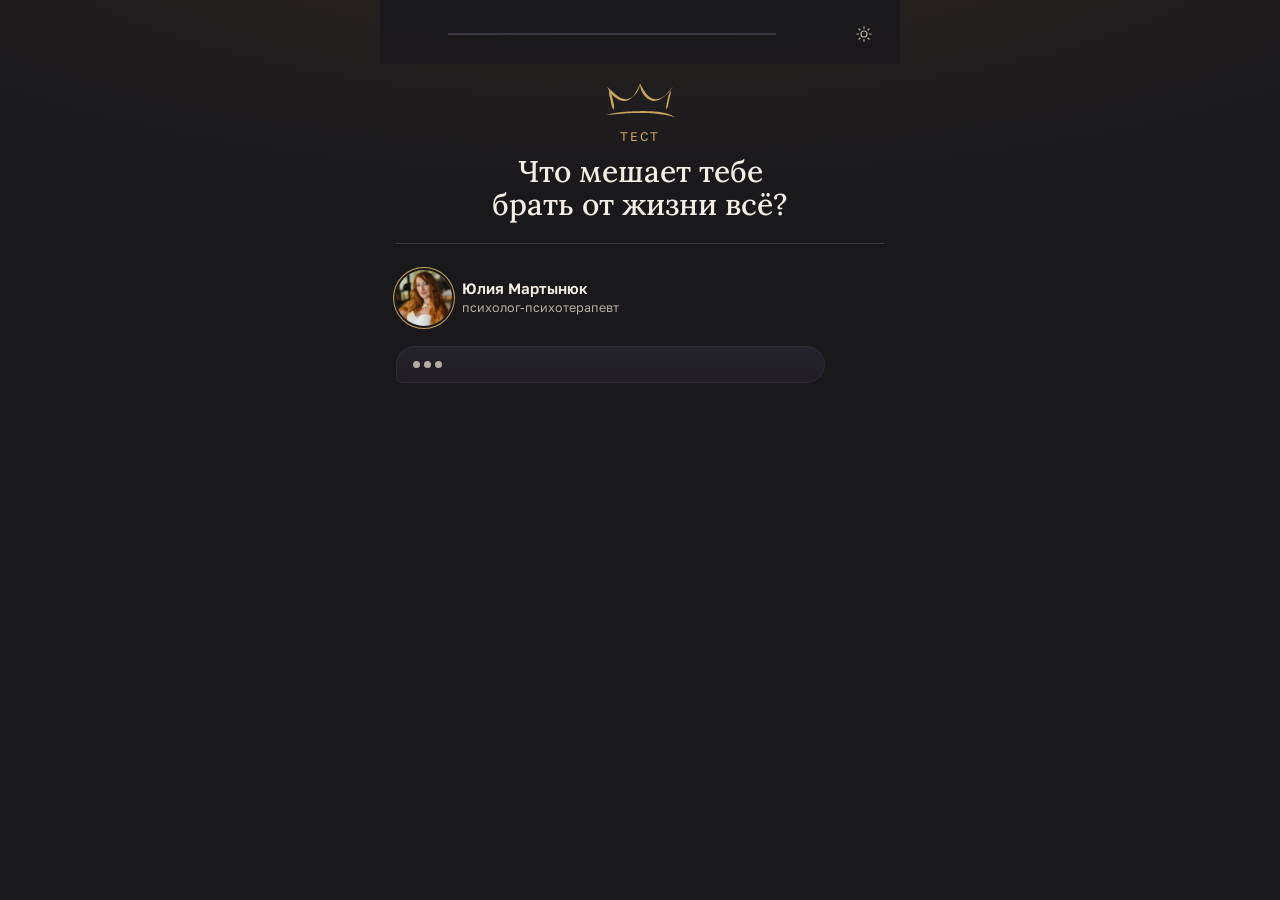
==== index.html @ 62829267 "Тёмная «Изумруд»: буквы ответов зелёные в белых кружках Co-Authored-By: Claude Opus 5.5 <noreply@ant" ====
<!doctype html>
<html lang="ru">
<head>
<meta charset="utf-8">
<meta name="viewport" content="width=device-width, initial-scale=1, viewport-fit=cover">
<title>Тест — Юлия Мартынюк</title>
<meta name="robots" content="noindex">
<meta name="theme-color" content="#19181b">
<link rel="preconnect" href="https://fonts.googleapis.com">
<link rel="preconnect" href="https://fonts.gstatic.com" crossorigin>
<link rel="stylesheet" href="https://fonts.googleapis.com/css2?family=Golos+Text:wght@400;600;700&family=Lora:ital,wght@0,500;0,600;1,500&display=swap">
<link rel="stylesheet" href="quiz.css?v=20261112-11">
</head>
<body>
<main id="app" class="app" aria-live="polite"></main>
<script src="config.js?v=20261112-11"></script>
<script src="illus.js?v=20261112-11"></script>
<script src="quiz.js?v=20261112-11"></script>
</body>
</html>
---- quiz.css ----
/* Квиз «Что мешает тебе брать от жизни всё?»
   Фирменный стиль Юлии: графит, золото, Lora. Один тёмный вид по выбору.
   Раскладка: одна колонка-переписка до 520 px, ответы внизу под большой палец. */
:root {
  --bg: #19181b;          /* графит с тёплым оттенком */
  --surface: #232126;     /* пузыри Юлии, карточки */
  --surface-2: #2c2a30;   /* наведение, выбранная карточка */
  --line: #3a3740;
  --ink: #f3eee6;         /* тёплый белый */
  --ink-2: #b4ada3;       /* второстепенный текст */
  --gold: #c9a45c;
  --gold-soft: rgba(201, 164, 92, 0.14);
  --gold-ink: #1b1710;    /* текст на золотой кнопке */
  --font-display: "Lora", Georgia, "Times New Roman", serif;
  --font-body: "Golos Text", -apple-system, "Segoe UI", Roboto, Arial, sans-serif;
  --r: 18px;
  color-scheme: dark;
}
* { box-sizing: border-box; }
html, body { height: 100%; }
body {
  margin: 0;
  background: var(--bg);
  color: var(--ink);
  font-family: var(--font-body);
  font-size: 16px;
  line-height: 1.45;
  -webkit-font-smoothing: antialiased;
}
button { font: inherit; color: inherit; }
:focus-visible { outline: 2px solid var(--gold); outline-offset: 2px; }

.app {
  max-width: 520px;
  margin: 0 auto;
  min-height: 100%;
  display: flex;
  flex-direction: column;
  padding-left: max(16px, env(safe-area-inset-left, 0px));
  padding-right: max(16px, env(safe-area-inset-right, 0px));
  padding-block: 0 24px;
}

.draft {
  margin: 10px 0 0;
  padding: 6px 12px;
  border: 1px dashed var(--gold);
  border-radius: 10px;
  color: var(--gold);
  font-size: 12.5px;
  letter-spacing: 0.02em;
}

/* Верхняя полоса: назад, прогресс, счётчик */
.top {
  position: relative;
  z-index: 5;
  background: var(--bg);
  display: grid;
  grid-template-columns: 40px 1fr auto 40px;
  align-items: center;
  gap: 12px;
  padding-block: 14px 10px;
}
.back {
  width: 40px; height: 40px;
  border: 1px solid var(--line);
  border-radius: 50%;
  background: transparent;
  cursor: pointer;
  display: grid; place-items: center;
}
.back:disabled { visibility: hidden; }
.bar { height: 4px; background: var(--line); border-radius: 4px; overflow: hidden; }
.bar > i { display: block; height: 100%; width: 0; background: var(--gold); border-radius: 4px; transition: width .4s ease; }
.count { font-size: 13px; color: var(--ink-2); font-variant-numeric: tabular-nums; min-width: 44px; text-align: right; }

/* Переписка */
.chat { flex: 1; display: flex; flex-direction: column; gap: 10px; padding-top: 8px; }
.who { display: flex; align-items: center; gap: 10px; margin-bottom: 4px; }
.avatar {
  width: 40px; height: 40px; border-radius: 50%;
  background: var(--gold-soft); border: 1px solid var(--gold);
  color: var(--gold); font-family: var(--font-display); font-weight: 600; font-size: 15px;
  display: grid; place-items: center; overflow: hidden; flex: none;
}
.avatar img { width: 100%; height: 100%; object-fit: cover; }
.who b { display: block; font-weight: 600; font-size: 15px; }
.who span { display: block; font-size: 12.5px; color: var(--ink-2); }

.msg {
  max-width: 88%;
  padding: 12px 16px;
  border-radius: var(--r) var(--r) var(--r) 6px;
  background: var(--surface);
  animation: rise .35s ease both;
}
.msg.q { font-family: var(--font-display); font-size: 21px; line-height: 1.32; padding: 16px 18px; text-wrap: balance; }
.msg.me {
  align-self: flex-end;
  border-radius: var(--r) var(--r) 6px var(--r);
  background: var(--gold-soft);
  border: 1px solid var(--gold);
}
.typing { display: inline-flex; gap: 4px; padding: 14px 16px; }
.typing i { width: 7px; height: 7px; border-radius: 50%; background: var(--ink-2); animation: blink 1s infinite; }
.typing i:nth-child(2) { animation-delay: .15s; }
.typing i:nth-child(3) { animation-delay: .3s; }

/* Ответы */
.answers { display: grid; gap: 10px; padding-top: 18px; }
.opt {
  text-align: left;
  min-height: 56px;
  padding: 14px 16px;
  border: 1px solid var(--line);
  border-radius: 14px;
  background: transparent;
  cursor: pointer;
  line-height: 1.35;
  transition: border-color .15s, background .15s, transform .15s;
  animation: rise .3s ease both;
}
@media (hover: hover) { .opt:hover { border-color: var(--ink-2); background: var(--surface); } }
.opt.on { border-color: var(--gold); background: var(--gold-soft); transform: scale(1.01); }
.answers.locked .opt:not(.on) { opacity: .35; }

.btn {
  display: flex; align-items: center; justify-content: center; gap: 8px;
  width: 100%; min-height: 56px; padding: 14px 20px;
  border: 0; border-radius: 28px;
  background: var(--gold); color: var(--gold-ink);
  font-weight: 600; font-size: 17px; letter-spacing: .01em;
  text-decoration: none; cursor: pointer;
  box-shadow: 0 6px 24px rgba(201, 164, 92, .25);
}
.btn.ghost { background: transparent; color: var(--ink); border: 1px solid var(--line); box-shadow: none; }
.link { background: none; border: 0; color: var(--ink-2); text-decoration: underline; cursor: pointer; padding: 8px; font-size: 14px; }

/* Подсчёт */
.calc { flex: 1; display: grid; place-content: center; justify-items: center; gap: 18px; text-align: center; min-height: 60vh; }
.crown { width: 132px; color: var(--gold); }
.crown svg { display: block; width: 100%; height: auto; }
.crown mask path { fill: none; stroke: #fff; stroke-width: 9; stroke-linecap: round; stroke-dasharray: 1; stroke-dashoffset: 1; animation: draw .45s cubic-bezier(.5, 0, .3, 1) forwards; animation-delay: calc(var(--i) * .3s); }
@keyframes draw { to { stroke-dashoffset: 0; } }
.calc p { font-family: var(--font-display); font-size: 20px; margin: 0; }

/* Результат */
.res { display: flex; flex-direction: column; gap: 22px; padding-top: 8px; }
.eyebrow { font-size: 12.5px; letter-spacing: .14em; text-transform: uppercase; color: var(--gold); margin: 0; }
.res h1 { font-family: var(--font-display); font-weight: 600; font-size: clamp(30px, 8vw, 40px); line-height: 1.1; margin: 6px 0 0; text-wrap: balance; }
.res h1 em { font-style: italic; color: var(--gold); }
.profile { display: grid; gap: 12px; padding: 16px; border: 1px solid var(--line); border-radius: var(--r); }
.prow { display: grid; grid-template-columns: 1fr auto; gap: 6px 10px; font-size: 14.5px; }
.prow .pbar { grid-column: 1 / -1; height: 8px; border-radius: 8px; background: var(--line); overflow: hidden; }
.prow .pbar i { display: block; height: 100%; width: 0; background: var(--ink-2); border-radius: 8px; transition: width .9s cubic-bezier(.2,.8,.2,1); }
.prow.lead { color: var(--ink); font-weight: 600; }
.prow.lead .pbar i { background: var(--gold); }
.prow:not(.lead) { color: var(--ink-2); }
.prow .n { font-variant-numeric: tabular-nums; }
.rtext { display: flex; flex-direction: column; gap: 14px; font-size: 16.5px; }
.rtext p { margin: 0; }
.rtext .strategy { font-family: var(--font-display); font-size: 20px; line-height: 1.35; }
.rtext h3 { margin: 12px 0 0; font-size: 13px; letter-spacing: .1em; text-transform: uppercase; color: var(--gold); font-weight: 600; }
.life { margin: 0; padding: 0; list-style: none; display: grid; gap: 12px; }
.life li { padding-left: 16px; border-left: 2px solid var(--line); }
.life b { font-weight: 600; }
.change { padding: 16px; border: 1px solid var(--gold); background: var(--gold-soft); border-radius: var(--r); margin-top: 6px; }
.change small { display: block; font-size: 12.5px; letter-spacing: .1em; text-transform: uppercase; color: var(--gold); margin-bottom: 6px; }
.change p { font-size: 17px; }

/* Перед результатами */
.before { display: grid; gap: 12px; max-width: 440px; }
.before p { margin: 0; color: var(--ink-2); font-size: 15.5px; }
.before p:first-child { color: var(--ink); font-family: var(--font-display); font-size: 19px; }
.before .btn { margin-top: 10px; }
.crown.done mask path { animation: none; stroke-dashoffset: 0; }

/* Последний экран: лекция */
.final { display: flex; flex-direction: column; gap: 18px; padding-top: 28px; }
.final .crown { align-self: center; width: 110px; }
.final .ftext { margin: 0; font-size: 18px; text-align: center; }
.final h2 { font-family: var(--font-display); font-style: italic; font-weight: 600; font-size: clamp(26px, 7vw, 32px); line-height: 1.15; margin: 0 0 6px; text-align: center; color: var(--gold); text-wrap: balance; }

/* Вопрос: сцена с заголовком, буквы у ответов, пометка под кнопкой */
.msg .qt { display: block; font-family: var(--font-display); font-size: 18px; color: var(--gold); margin-bottom: 6px; }
.msg.scene { font-size: 16px; }
.opt { display: flex; gap: 12px; align-items: flex-start; }
.opt .lt { flex: none; width: 26px; height: 26px; border-radius: 50%; border: 1px solid var(--line); display: grid; place-items: center; font-size: 13px; font-weight: 600; color: var(--gold); margin-top: -1px; }
.opt.on .lt { border-color: var(--gold); }
.note { margin: 4px 0 0; font-size: 11px; line-height: 1.4; color: var(--ink-2); opacity: .85; }
.direct { display: grid; gap: 12px; padding: 16px; border: 1px solid var(--line); border-radius: var(--r); }
.direct p { font-size: 15.5px; }
.word { color: var(--gold); font-weight: 700; letter-spacing: .06em; }
.restart { text-align: center; }

.sticky {
  position: fixed; left: 0; right: 0; bottom: 0; z-index: 6;
  padding: 12px max(16px, env(safe-area-inset-right, 0px)) calc(12px + env(safe-area-inset-bottom, 0px)) max(16px, env(safe-area-inset-left, 0px));
  background: linear-gradient(to top, var(--bg) 70%, rgba(25, 24, 27, 0));
}
.sticky .btn { max-width: 488px; margin: 0 auto; }

/* Баннер cookies */
.consent {
  position: fixed; left: 0; right: 0; bottom: 0; z-index: 20;
  padding: 16px max(16px, env(safe-area-inset-right, 0px)) calc(16px + env(safe-area-inset-bottom, 0px)) max(16px, env(safe-area-inset-left, 0px));
  background: var(--surface); border-top: 1px solid var(--line);
}
.consent > div { max-width: 488px; margin: 0 auto; display: grid; gap: 12px; }
.consent p { margin: 0; font-size: 14px; color: var(--ink-2); }
.consent a { color: var(--ink); }
.consent .row { display: grid; grid-template-columns: 1fr 1fr; gap: 10px; }
.consent .btn { min-height: 48px; font-size: 15px; box-shadow: none; }
.consent .btn.ghost { color: var(--ink); }

/* переход между вопросами: экран мягко въезжает сбоку */
.chat.step { animation: step .3s cubic-bezier(.2, .7, .2, 1) both; }
.chat.leave { opacity: 0; transform: translateX(-20px); transition: opacity .17s ease, transform .17s ease; }
.chat.step.from-left { animation-name: step-back; }
@keyframes step { from { opacity: 0; transform: translateX(28px); } to { opacity: 1; transform: none; } }
@keyframes step-back { from { opacity: 0; transform: translateX(-28px); } to { opacity: 1; transform: none; } }
@keyframes rise { from { opacity: 0; transform: translateY(8px); } to { opacity: 1; transform: none; } }
@keyframes blink { 0%, 100% { opacity: .25; } 50% { opacity: 1; } }
@media (prefers-reduced-motion: reduce) {
  *, *::before, *::after { animation: none !important; transition: none !important; }
  .crown mask path { stroke-dashoffset: 0; }
}
@media (max-width: 380px) {
  .msg.q { font-size: 19px; }
}

.sheet {
  position: fixed; inset: 0; z-index: 30; background: var(--bg);
  display: grid; place-items: center; overflow-y: auto;
  padding: calc(16px + env(safe-area-inset-top, 0px)) max(16px, env(safe-area-inset-right, 0px)) calc(16px + env(safe-area-inset-bottom, 0px)) max(16px, env(safe-area-inset-left, 0px));
}
.sheet > div { width: 100%; max-width: 360px; display: grid; gap: 14px; text-align: center; }
.sheet img { width: 100%; border-radius: 14px; border: 1px solid var(--line); }
.sheet p { margin: 0; color: var(--ink-2); font-size: 14px; }

/* =====================================================================
   Оформление. data-layout="journal" — журнальная вёрстка.
   data-palette: dark (графит, по умолчанию) или light (слоновая кость),
   переключается кнопкой вверху. По умолчанию — theme в config.js.
   ===================================================================== */
.cover { display: none; }

/* --- общая полировка тёмной палитры --- */
html[data-palette="dark"] body {
  background:
    radial-gradient(120% 55% at 50% -12%, rgba(201, 164, 92, .11), transparent 62%),
    var(--bg);
  background-attachment: fixed;
}
html[data-palette="dark"] .top { background: rgba(25, 24, 27, .78); -webkit-backdrop-filter: blur(12px); backdrop-filter: blur(12px); }
html[data-palette="dark"] .btn:not(.ghost) { background: linear-gradient(135deg, #dcbd7a 0%, #c9a45c 45%, #b08843 100%); box-shadow: 0 8px 28px rgba(201, 164, 92, .18); }

/* --- светлая палитра: слоновая кость, графит, приглушённое золото --- */
html[data-palette="light"] {
  --bg: #f6f1e9;
  --surface: #fffdf9;
  --surface-2: #efe7da;
  --line: #e2d8c8;
  --ink: #26221e;
  --ink-2: #70675c;
  --gold: #a47c37;
  --gold-soft: rgba(164, 124, 55, .09);
  --gold-ink: #fbf7f0;
  color-scheme: light;
}
html[data-palette="light"] body {
  background:
    radial-gradient(120% 55% at 50% -12%, rgba(164, 124, 55, .10), transparent 62%),
    var(--bg);
  background-attachment: fixed;
}
html[data-palette="light"] .top { background: rgba(246, 241, 233, .82); -webkit-backdrop-filter: blur(12px); backdrop-filter: blur(12px); }
html[data-palette="light"] .btn:not(.ghost) { background: var(--ink); color: var(--bg); box-shadow: none; }
html[data-palette="light"] .btn.ghost { border-color: var(--ink); color: var(--ink); }
html[data-palette="light"] .change { background: #fffaf0; }

/* --- журнальная вёрстка --- */
html[data-layout="journal"] { --r: 3px; }
html[data-layout="journal"] .back { border: 0; }
html[data-layout="journal"] .bar { height: 2px; border-radius: 0; }
html[data-layout="journal"] .bar > i { border-radius: 0; }
html[data-layout="journal"] .chat:not(.intro) .who { display: none; }
html[data-layout="journal"] .msg { background: none; border: 0; padding: 0; border-radius: 0; max-width: 100%; }
html[data-layout="journal"] .msg.me { display: none; }
html[data-layout="journal"] .typing { padding: 8px 0; }
html[data-layout="journal"] .msg[data-n]::before {
  content: attr(data-n); display: block; margin: 10px 0 16px;
  font-family: var(--font-display); font-style: italic; font-size: 15px; letter-spacing: .1em; color: var(--gold);
}
html[data-layout="journal"] .msg .qt { font-size: 31px; line-height: 1.12; font-weight: 500; color: var(--ink); margin-bottom: 16px; text-wrap: balance; }
html[data-layout="journal"] .msg.scene { color: var(--ink-2); font-size: 16.5px; line-height: 1.6; }
html[data-layout="journal"] .msg.q { font-style: italic; font-size: 21px; color: var(--ink); margin-top: 8px; padding-top: 18px; border-top: 1px solid var(--line); }
html[data-layout="journal"] .answers { gap: 0; padding-top: 22px; }
html[data-layout="journal"] .opt { border: 0; border-top: 1px solid var(--line); border-radius: 0; padding: 18px 4px; min-height: 0; background: none; }
html[data-layout="journal"] .opt:last-child { border-bottom: 1px solid var(--line); }
html[data-layout="journal"] .opt .lt { border: 0; width: auto; min-width: 18px; height: auto; display: block; margin: 0; font-family: var(--font-display); font-style: italic; font-weight: 500; font-size: 19px; line-height: 1.2; }
@media (hover: hover) { html[data-layout="journal"] .opt:hover { background: none; color: var(--gold); } }
html[data-layout="journal"] .opt.on { background: var(--gold-soft); transform: none; }
html[data-layout="journal"] .answers .btn { margin-top: 6px; }
html[data-layout="journal"] .btn { border-radius: 2px; text-transform: uppercase; letter-spacing: .16em; font-size: 13.5px; min-height: 56px; }
html[data-layout="journal"] .btn.ghost { border-color: var(--gold); color: var(--gold); }
html[data-palette="light"][data-layout="journal"] .btn.ghost { border-color: var(--ink); color: var(--ink); }
html[data-layout="journal"] .link { text-transform: uppercase; letter-spacing: .14em; font-size: 12px; text-decoration: none; border-bottom: 1px solid var(--line); padding: 4px 0; align-self: center; }

/* обложка теста */
html[data-layout="journal"] .cover { display: grid; justify-items: center; text-align: center; gap: 10px; padding: 26px 0 30px; margin-bottom: 18px; border-bottom: 1px solid var(--line); }
html[data-layout="journal"] .cover .crown { width: 96px; }
html[data-layout="journal"] .cover h1 { margin: 0; font-family: var(--font-display); font-weight: 500; font-size: clamp(32px, 9vw, 40px); line-height: 1.1; text-wrap: balance; }
html[data-layout="journal"] .intro .who { margin-bottom: 10px; }
html[data-layout="journal"] .intro .avatar { width: 52px; height: 52px; font-size: 17px; }
html[data-layout="journal"] .intro .msg { font-size: 17px; line-height: 1.55; color: var(--ink); }
html[data-layout="journal"] .intro .who + .msg { font-family: var(--font-display); font-style: italic; font-size: 22px; line-height: 1.3; }

/* результат и финал */
html[data-layout="journal"] .res h1 { font-weight: 500; font-size: clamp(34px, 9.5vw, 44px); }
html[data-layout="journal"] .profile { border: 0; border-block: 1px solid var(--line); border-radius: 0; padding: 18px 0; }
html[data-layout="journal"] .rtext .strategy { font-style: italic; padding-left: 16px; border-left: 2px solid var(--gold); }
html[data-layout="journal"] .life li { border-left-color: var(--gold); }
html[data-layout="journal"] .change { background: none; }
html[data-palette="light"] .change { background: #fffaf0; }
html[data-layout="journal"] .direct { background: none; }
html[data-layout="journal"] .final h2 { font-weight: 500; }

/* верхняя полоса во всю ширину, без «плашки» по краям */
html[data-palette] .top {
  margin-inline: calc(-1 * max(16px, env(safe-area-inset-left, 0px)));
  padding-inline: max(16px, env(safe-area-inset-left, 0px));
}
html[data-palette] .top { background: transparent; -webkit-backdrop-filter: none; backdrop-filter: none; }
html[data-palette] .top::before { content: ""; position: absolute; inset: 0; z-index: -1; background: var(--bg); opacity: .86; }

/* кнопка смены темы */
.theme { width: 40px; height: 40px; border: 0; border-radius: 50%; background: transparent; color: var(--ink-2); cursor: pointer; display: grid; place-items: center; }
@media (hover: hover) { .theme:hover { color: var(--gold); } }

/* первый экран: шапка поменьше, сообщения Юлии пузырями с «печатает…» */
html[data-layout="journal"] .cover { gap: 8px; padding: 10px 0 22px; margin-bottom: 16px; }
html[data-layout="journal"] .cover .crown { width: 72px; }
html[data-layout="journal"] .cover h1 { font-size: clamp(25px, 7vw, 30px); }
html[data-layout="journal"] .intro .who + .msg { font-family: var(--font-body); font-style: normal; font-size: 16px; line-height: 1.45; }
html[data-layout="journal"] .intro .msg {
  max-width: 88%; padding: 12px 16px; font-size: 16px; line-height: 1.45;
  background: var(--surface); border: 1px solid var(--line);
  border-radius: 20px 20px 20px 6px;
}
html[data-palette="dark"][data-layout="journal"] .intro .msg { background: linear-gradient(180deg, #25232a, #201e24); border-color: rgba(255, 255, 255, .05); }
html[data-layout="journal"] .intro .typing { padding: 14px 16px; }
html[data-palette="light"] .intro .msg { box-shadow: 0 1px 2px rgba(38, 34, 30, .04); }

/* мелкие ссылки внизу последнего экрана: «Поделиться в сторис», «Пройти заново» */
.links { display: flex; justify-content: center; flex-wrap: wrap; gap: 4px 24px; }
html[data-layout="journal"] .links .link { align-self: auto; }

/* фото Юлии в круглой рамке */
.avatar:has(img) { background: none; border: 0; box-shadow: 0 0 0 2px var(--bg), 0 0 0 3px var(--gold); }
html[data-layout="journal"] .intro .avatar { width: 56px; height: 56px; }

/* перенос строки в тексте (Enter в редакторе) */
.msg, .note, .before p, .rtext p, .final .ftext { white-space: pre-line; }

/* ---------- первый экран с большим фото (introStyle: "photo") ---------- */
.app.has-hero .top { position: absolute; left: 0; right: 0; margin: 0; z-index: 6; }
.app.has-hero .top::before { display: none; }
.app.has-hero .top .back, .app.has-hero .top .bar, .app.has-hero .top .count { visibility: hidden; }
.app.has-hero { position: relative; }
.app.has-hero .theme { color: #f3eee6; background: rgba(0, 0, 0, .28); }
.chat.hero { padding-top: 0; gap: 0; }
.hero-img {
  position: relative;
  margin-inline: calc(-1 * max(16px, env(safe-area-inset-left, 0px)));
  height: min(64vh, 560px);
  overflow: hidden;
  animation: heroIn .9s ease both;
}
.hero-img img { width: 100%; height: 100%; object-fit: cover; object-position: 50% 18%; display: block; }
.hero-img::after { content: ""; position: absolute; inset: 0; background: linear-gradient(180deg, rgba(0,0,0,.22) 0%, transparent 22%, transparent 48%, var(--bg) 98%); }
.hero-head { position: relative; margin-top: -120px; display: grid; justify-items: center; text-align: center; gap: 8px; animation: rise .6s .15s ease both; }
.hero-head .crown { width: 64px; color: var(--gold); }
.hero-head h1 { margin: 0; font-family: var(--font-display); font-weight: 500; font-size: clamp(30px, 8.6vw, 38px); line-height: 1.1; text-wrap: balance; }
.byline { margin: 14px 0 0; text-align: center; font-size: 13px; color: var(--ink-2); animation: rise .6s .2s ease both; }
.byline b { color: var(--ink); font-weight: 600; }
.hero-text { margin-top: 22px; padding-top: 20px; border-top: 1px solid var(--line); }
.hero-text p { margin: 0 0 12px; font-size: 16.5px; line-height: 1.55; white-space: pre-line; animation: rise .5s ease both; }
.hero-text p:first-child { font-family: var(--font-display); font-style: italic; font-size: 20px; line-height: 1.35; }
.chat.hero .answers { padding-top: 10px; }
@keyframes heroIn { from { opacity: 0; transform: scale(1.04); } to { opacity: 1; transform: none; } }

/* =====================================================================
   Варианты оформления в стиле материалов Юлии (skin в config.js или ?skin=)
   ===================================================================== */
html[data-no-toggle] .theme { visibility: hidden; }
html[data-skin="sky"] { font-variant-numeric: lining-nums; }
html[data-skin] body { background: var(--bg); }
html[data-skin] .btn.ghost { background: transparent; }

/* ---------- «Пудра»: пудрово-бежевый, сливовые акценты, заголовки антиквой ---------- */
html[data-skin="powder"] {
  --bg: #f5f1ee;
  --surface: #fdfbfa;
  --surface-2: #f3e8e6;
  --line: #e7dcd8;
  --ink: #3b3436;
  --ink-2: #6f6568;
  --gold: #9c6a82;           /* слива */
  --gold-soft: rgba(156, 106, 130, .10);
  --gold-ink: #fff;
  --font-display: "Playfair Display", Georgia, serif;
  --font-body: "Open Sans", -apple-system, "Segoe UI", Roboto, Arial, sans-serif;
  color-scheme: light;
}
html[data-skin="powder"] body { background: linear-gradient(180deg, #f1e5e2 0, #f5f1ee 340px) no-repeat, var(--bg); }
html[data-skin="powder"] .top::before { background: #f1e5e2; opacity: 1; }
html[data-skin="powder"] .msg[data-n]::before { font-family: var(--font-body); font-style: normal; font-weight: 600; font-size: 13px; letter-spacing: .22em; color: var(--ink-2); text-align: center; content: "ВОПРОС  " attr(data-n); }
html[data-skin="powder"] .msg .qt { font-family: var(--font-display); font-weight: 700; text-transform: uppercase; font-size: 25px; line-height: 1.2; letter-spacing: .01em; text-align: center; }
html[data-skin="powder"] .msg.scene { text-align: center; color: var(--ink-2); }
html[data-skin="powder"] .msg.q { font-family: var(--font-display); font-style: italic; color: var(--gold); border-top: 0; text-align: center; font-size: 20px; }
html[data-skin="powder"] .answers { gap: 10px; }
html[data-skin="powder"] .opt { background: var(--surface); border: 0; border-radius: 14px; padding: 18px 18px; box-shadow: 0 1px 3px rgba(59, 52, 54, .06); color: var(--ink); }
html[data-skin="powder"] .opt:last-child { border-bottom: 0; }
html[data-skin="powder"] .opt .lt { font-family: var(--font-display); font-style: normal; font-weight: 400; color: var(--gold); font-size: 19px; }
@media (hover: hover) { html[data-skin="powder"] .opt:hover { background: #fff; color: var(--ink); box-shadow: 0 2px 10px rgba(156, 106, 130, .14); } }
html[data-skin="powder"] .opt.on { background: #f6eaee; box-shadow: inset 0 0 0 1px var(--gold); }
html[data-skin="powder"] .btn:not(.ghost) { background: var(--gold); color: #fff; border-radius: 12px; box-shadow: 0 6px 18px rgba(156, 106, 130, .22); letter-spacing: .14em; }
html[data-skin="powder"] .btn.ghost { border-color: var(--gold); color: var(--gold); border-radius: 12px; }
html[data-skin="powder"] .hero-head h1 { font-weight: 700; text-transform: uppercase; font-size: clamp(25px, 7.2vw, 32px); line-height: 1.18; }
html[data-skin="powder"] .hero-head .eyebrow, html[data-skin="powder"] .eyebrow { color: var(--ink-2); font-weight: 600; letter-spacing: .24em; }
html[data-skin="powder"] .hero-text { border-top: 0; background: var(--surface); border-radius: 16px; padding: 22px 20px 10px; margin-top: 20px; box-shadow: 0 1px 3px rgba(59, 52, 54, .05); }
html[data-skin="powder"] .hero-text p { text-align: center; color: var(--ink); font-size: 16px; }
html[data-skin="powder"] .hero-text p:first-child { font-family: var(--font-body); font-style: normal; font-weight: 600; color: var(--gold); font-size: 17px; }
html[data-skin="powder"] .hero-text p:last-child { font-family: var(--font-display); font-weight: 700; font-size: 19px; }
html[data-skin="powder"] .res h1 { font-weight: 700; text-transform: uppercase; font-size: clamp(26px, 7.4vw, 34px); line-height: 1.18; }
html[data-skin="powder"] .rtext .strategy { font-family: var(--font-display); font-style: italic; color: var(--gold); border-left-color: var(--gold); }
html[data-skin="powder"] .rtext h3 { color: var(--gold); letter-spacing: .18em; }
html[data-skin="powder"] .life li { background: var(--surface); border: 0; border-radius: 12px; padding: 14px 16px; box-shadow: 0 1px 3px rgba(59, 52, 54, .05); }
html[data-skin="powder"] .life b { color: var(--gold); }
html[data-skin="powder"] .change { background: var(--surface); border: 0; border-radius: 16px; box-shadow: 0 1px 3px rgba(59, 52, 54, .06); }
html[data-skin="powder"] .profile { border-color: var(--line); }
html[data-skin="powder"] .final h2 { font-style: normal; font-weight: 700; text-transform: uppercase; color: var(--ink); font-size: clamp(22px, 6.4vw, 28px); line-height: 1.2; }
html[data-skin="powder"] .final .ftext { font-family: var(--font-display); font-style: italic; color: var(--gold); }
html[data-skin] .before p { font-family: var(--font-body); font-size: 15.5px; line-height: 1.55; }
html[data-skin] .before p:first-child { font-family: var(--font-display); font-size: 20px; line-height: 1.35; }
html[data-skin="powder"] .before p:first-child { color: var(--gold); font-style: italic; }
html[data-skin="powder"] .avatar:has(img) { box-shadow: 0 0 0 2px var(--bg), 0 0 0 3px var(--gold); }

/* ---------- «Серо-голубой»: белый текст, крупные тонкие цифры, курсив ---------- */
html[data-skin="sky"] {
  --bg: #7a9cb3;
  --surface: rgba(255, 255, 255, .10);
  --surface-2: rgba(255, 255, 255, .16);
  --line: rgba(255, 255, 255, .32);
  --ink: #ffffff;
  --ink-2: rgba(255, 255, 255, .86);
  --gold: #ffffff;
  --gold-soft: rgba(255, 255, 255, .14);
  --gold-ink: #4f6f85;
  --font-display: "Cormorant Garamond", Georgia, serif;
  --font-body: "Montserrat", -apple-system, "Segoe UI", Roboto, Arial, sans-serif;
  color-scheme: dark;
}
html[data-skin="sky"] body { background: radial-gradient(120% 70% at 30% 0%, #86a8be 0%, #7a9cb3 55%, #7193aa 100%) fixed, var(--bg); font-weight: 400; }
html[data-skin="sky"] .msg[data-n]::before { content: attr(data-num); font-family: var(--font-display); font-style: normal; font-weight: 300; font-size: 76px; line-height: .9; letter-spacing: 0; margin: 4px 0 18px; color: #fff; }
html[data-skin="sky"] .msg .qt { font-family: var(--font-display); font-weight: 400; font-size: 36px; line-height: 1.08; }
html[data-skin="sky"] .msg.scene { color: var(--ink-2); font-weight: 400; font-size: 16px; line-height: 1.65; }
html[data-skin="sky"] .msg.q { font-family: var(--font-display); font-style: italic; font-weight: 400; font-size: 25px; border-top: 0; padding-top: 22px; position: relative; }
html[data-skin="sky"] .msg.q::before { content: ""; position: absolute; top: 0; left: 0; width: 64px; height: 1px; background: #fff; }
html[data-skin="sky"] .opt { color: #fff; border-top-color: var(--line); font-weight: 400; }
html[data-skin="sky"] .opt:last-child { border-bottom-color: var(--line); }
html[data-skin="sky"] .opt .lt { font-family: var(--font-display); font-style: normal; font-weight: 300; font-size: 30px; line-height: .9; min-width: 26px; color: #fff; }
@media (hover: hover) { html[data-skin="sky"] .opt:hover { color: #fff; background: rgba(255, 255, 255, .06); } }
html[data-skin="sky"] .opt.on { background: rgba(255, 255, 255, .16); }
html[data-skin="sky"] .btn:not(.ghost) { background: #fff; color: #4f6f85; border-radius: 2px; box-shadow: none; }
html[data-skin="sky"] .btn.ghost { border-color: #fff; color: #fff; }
html[data-skin="sky"] .bar > i { background: #fff; }
html[data-skin="sky"] .hero-head h1 { font-weight: 400; font-size: clamp(36px, 10vw, 44px); line-height: 1.05; }
html[data-skin="sky"] .hero-head .eyebrow, html[data-skin="sky"] .eyebrow { color: #fff; letter-spacing: .24em; font-weight: 400; }
html[data-skin="sky"] .hero-text { border-top: 0; position: relative; }
html[data-skin="sky"] .hero-text::before { content: ""; position: absolute; top: 0; left: 0; width: 64px; height: 1px; background: #fff; }
html[data-skin="sky"] .hero-text p { font-size: 16px; line-height: 1.65; }
html[data-skin="sky"] .hero-text p:first-child { font-size: 25px; font-weight: 400; line-height: 1.25; }
html[data-skin="sky"] .hero-text p:last-child { font-family: var(--font-display); font-style: italic; font-size: 23px; line-height: 1.3; }
html[data-skin="sky"] .note { color: rgba(255, 255, 255, .78); }
html[data-skin="sky"] .byline, html[data-skin="sky"] .byline b { color: #fff; }
html[data-skin="sky"] .res h1 { font-weight: 400; font-size: clamp(38px, 10.5vw, 48px); line-height: 1.04; }
html[data-skin="sky"] .rtext .strategy { font-family: var(--font-display); font-style: italic; font-size: 24px; border-left-color: #fff; }
html[data-skin="sky"] .rtext h3 { color: #fff; font-weight: 500; letter-spacing: .2em; }
html[data-skin="sky"] .life li { border-left-color: rgba(255, 255, 255, .6); }
html[data-skin="sky"] .change { border-color: rgba(255, 255, 255, .6); background: rgba(255, 255, 255, .08); }
html[data-skin="sky"] .final h2 { color: #fff; font-weight: 400; font-size: clamp(30px, 8.4vw, 38px); }
html[data-skin="sky"] .final .ftext { font-family: var(--font-display); font-style: italic; font-size: 22px; }
html[data-skin="sky"] .calc > p { font-size: 26px; }
html[data-skin="sky"] .before p:first-child { font-size: 25px; font-style: italic; }
html[data-skin="sky"] .before p { color: var(--ink-2); }
html[data-skin="sky"] .link { color: #fff; border-bottom-color: rgba(255, 255, 255, .5); }
html[data-skin="sky"] .crown { color: #fff; }
html[data-skin="sky"] .avatar:has(img) { box-shadow: 0 0 0 2px var(--bg), 0 0 0 3px #fff; }

/* ---------- «Пудра», тёмная пара: бордовый с пудровыми акцентами ---------- */
html[data-skin="powder"][data-mode="dark"] {
  --bg: #400f1c;
  --surface: #521827;
  --surface-2: #5f1f31;
  --line: rgba(255, 228, 234, .16);
  --ink: #fbeff2;
  --ink-2: #e3c3cc;
  --gold: #f0bfcc;           /* пудрово-розовый */
  --gold-soft: rgba(240, 191, 204, .14);
  --gold-ink: #4a1624;
  color-scheme: dark;
}
html[data-skin="powder"][data-mode="dark"] body { background: radial-gradient(120% 60% at 50% -10%, #5a1828 0%, #400f1c 60%, #370c18 100%) fixed, var(--bg); }
html[data-skin="powder"][data-mode="dark"] .top::before { background: #3a0d19; }
html[data-skin="powder"][data-mode="dark"] .opt { box-shadow: 0 1px 0 rgba(0, 0, 0, .12); }
@media (hover: hover) { html[data-skin="powder"][data-mode="dark"] .opt:hover { background: var(--surface-2); color: var(--ink); box-shadow: none; } }
html[data-skin="powder"][data-mode="dark"] .opt.on { background: #6b2338; box-shadow: inset 0 0 0 1px var(--gold); }
html[data-skin="powder"][data-mode="dark"] .btn:not(.ghost) { background: #f3c9d4; color: #4a1624; box-shadow: 0 6px 22px rgba(0, 0, 0, .22); }
html[data-skin="powder"][data-mode="dark"] .hero-text, html[data-skin="powder"][data-mode="dark"] .life li, html[data-skin="powder"][data-mode="dark"] .change { box-shadow: none; }
html[data-skin="powder"][data-mode="dark"] .msg.scene, html[data-skin="powder"][data-mode="dark"] .before p { color: var(--ink-2); }

/* =====================================================================
   «Изумруд» (правки 12.11): цвета стен Юлии, голубое свечение сзади,
   белый вместо бежевого, Onest как «Poster» (заголовки) и «Deco» (текст),
   кнопки-пилюли, скругления 14–20 px, межстрочный меньше.
   ===================================================================== */
html[data-skin="emerald"] {
  --bg: #ffffff;
  --surface: #ffffff;
  --surface-2: #eef6f6;
  --line: #d5e5e4;
  --ink: #0f2e2d;
  --ink-2: #48615f;
  --gold: #13595b;            /* главный цвет — стена Юлии */
  --gold-soft: rgba(19, 89, 91, .07);
  --gold-ink: #ffffff;
  --deco: #c19a4b;            /* тёплое золото: корона и мелкие детали, как её украшения */
  --glow: rgba(120, 190, 255, .34);
  --font-display: "Onest", -apple-system, "Segoe UI", Roboto, Arial, sans-serif;
  --font-body: "Onest", -apple-system, "Segoe UI", Roboto, Arial, sans-serif;
  --r: 18px;
  color-scheme: light;
}
html[data-skin="emerald"][data-mode="dark"] {
  --bg: #0f4f4e;
  --surface: rgba(255, 255, 255, .07);
  --surface-2: rgba(255, 255, 255, .12);
  --line: rgba(255, 255, 255, .17);
  --ink: #f3fbfa;
  --ink-2: #bfdcda;
  --gold: #a6e5df;
  --gold-soft: rgba(166, 229, 223, .13);
  --gold-ink: #0f4f4e;
  --deco: #e4c47e;
  --glow: rgba(140, 200, 255, .38);
  color-scheme: dark;
}
/* голубое свечение сзади, как на её фото */
html[data-skin="emerald"] body {
  font-weight: 300; font-size: 16.5px; line-height: 1.4;
  background:
    radial-gradient(85% 42% at 50% -6%, var(--glow), transparent 70%),
    radial-gradient(55% 35% at 100% 18%, rgba(113, 204, 199, .16), transparent 70%),
    var(--bg);
  background-attachment: fixed;
}
html[data-skin="emerald"][data-mode="dark"] body {
  background:
    radial-gradient(80% 45% at 50% -6%, var(--glow), transparent 68%),
    radial-gradient(60% 50% at 0% 35%, rgba(113, 204, 199, .2), transparent 70%),
    radial-gradient(70% 50% at 100% 100%, rgba(8, 40, 40, .55), transparent 70%),
    var(--bg);
  background-attachment: fixed;
}
html[data-skin="emerald"] .top::before { display: none; }
html[data-skin="emerald"] .bar { height: 3px; border-radius: 3px; background: var(--line); }
html[data-skin="emerald"] .bar > i { background: var(--gold); border-radius: 3px; }
html[data-skin="emerald"] .crown { color: var(--deco); }
html[data-skin="emerald"] .eyebrow { color: var(--gold); font-weight: 600; letter-spacing: .2em; }

/* первый экран */
html[data-skin="emerald"] .hero-head h1 { font-weight: 800; font-size: clamp(30px, 8.4vw, 38px); line-height: 1.08; letter-spacing: -.01em; }
html[data-skin="emerald"] .byline b { font-weight: 600; }
html[data-skin="emerald"] .hero-text { border-top: 0; margin-top: 18px; padding-top: 0; }
html[data-skin="emerald"] .hero-text p { font-size: 16.5px; line-height: 1.42; margin-bottom: 10px; }
html[data-skin="emerald"] .hero-text p:first-child { font-family: var(--font-body); font-style: normal; font-weight: 600; font-size: 19px; line-height: 1.3; color: var(--ink); }
html[data-skin="emerald"] .app.has-hero .theme { color: #fff; }

/* вопрос: номер, жирный заголовок, текст тонким */
html[data-skin="emerald"] .msg[data-n]::before {
  content: "ВОПРОС  " attr(data-n); font-family: var(--font-body); font-style: normal; font-weight: 600;
  font-size: 12.5px; letter-spacing: .2em; color: var(--gold); margin: 4px 0 10px;
}
html[data-skin="emerald"] .msg .qt { font-family: var(--font-display); font-weight: 800; font-size: 27px; line-height: 1.1; letter-spacing: -.01em; margin-bottom: 10px; }
html[data-skin="emerald"] .msg.scene { color: var(--ink-2); font-size: 16.5px; line-height: 1.42; font-weight: 300; }
html[data-skin="emerald"] .msg.q { font-family: var(--font-body); font-style: normal; font-weight: 600; font-size: 18.5px; line-height: 1.3; border-top: 0; padding-top: 6px; margin-top: 4px; }

/* ответы: карточки с буквой в круге и стрелкой — сразу видно, что нажимается */
html[data-skin="emerald"] .answers { gap: 10px; padding-top: 16px; }
html[data-skin="emerald"] .opt {
  position: relative; align-items: center; gap: 12px;
  padding: 13px 40px 13px 13px; min-height: 58px;
  background: var(--surface); border: 1px solid var(--line); border-radius: 16px;
  font-weight: 400; line-height: 1.32; color: var(--ink);
  box-shadow: 0 1px 2px rgba(15, 46, 45, .05), 0 4px 14px rgba(15, 46, 45, .04);
}
html[data-skin="emerald"] .opt:last-child { border-bottom: 1px solid var(--line); }
html[data-skin="emerald"] .opt::after {
  content: ""; position: absolute; right: 17px; top: 50%; width: 8px; height: 8px;
  border-top: 2px solid var(--gold); border-right: 2px solid var(--gold);
  transform: translateY(-50%) rotate(45deg); opacity: .55; transition: right .15s, opacity .15s;
}
html[data-skin="emerald"] .opt .lt {
  width: 30px; height: 30px; min-width: 30px; border-radius: 50%; display: grid; place-items: center;
  background: var(--gold); color: var(--gold-ink); border: 0; margin: 0;
  font-family: var(--font-body); font-style: normal; font-weight: 700; font-size: 14px; line-height: 1;
}
@media (hover: hover) {
  html[data-skin="emerald"] .opt:hover { background: var(--surface-2); border-color: var(--gold); color: var(--ink); }
  html[data-skin="emerald"] .opt:hover::after { right: 14px; opacity: 1; }
}
html[data-skin="emerald"] .opt.on { background: var(--gold-soft); border-color: var(--gold); box-shadow: inset 0 0 0 1px var(--gold); }
html[data-skin="emerald"][data-mode="dark"] .opt { box-shadow: none; }

/* кнопки-пилюли */
html[data-skin="emerald"] .btn { border-radius: 999px; text-transform: none; letter-spacing: .01em; font-size: 16.5px; font-weight: 600; }
html[data-skin="emerald"] .btn:not(.ghost) { background: var(--gold); color: var(--gold-ink); box-shadow: 0 8px 24px rgba(19, 89, 91, .24); }
html[data-skin="emerald"][data-mode="dark"] .btn:not(.ghost) { background: #ffffff; color: #0f4f4e; box-shadow: 0 8px 26px rgba(0, 0, 0, .22); }
html[data-skin="emerald"] .btn.ghost { border-color: var(--gold); color: var(--gold); }
html[data-skin="emerald"] .link { text-transform: none; letter-spacing: 0; font-size: 14px; color: var(--ink-2); }

/* картинка к вопросу: во всю ширину, 150 px */
.qimg { position: relative; height: 150px; max-width: 100%; border-radius: 18px; overflow: hidden; margin: 2px 0 10px; animation: rise .35s ease both; }
/* фото целиком, без обрезки: кадр 16:9 */
.qimg.photo { height: auto; aspect-ratio: 16 / 9; max-width: none; margin-inline: -8px; }
.qimg.photo img { width: 100%; height: 100%; object-fit: cover; display: block; }
.qimg.photo::after { content: ""; position: absolute; inset: 0; border-radius: inherit; box-shadow: inset 0 0 0 1px rgba(255, 255, 255, .08); }
.qimg.draw { display: grid; place-items: center; color: #13595b; background: radial-gradient(70% 95% at 28% 12%, #dff1fb 0%, #eaf6f5 48%, #ddeeed 100%); }
html[data-mode="dark"] .qimg.draw { color: #f4fbfa; background: radial-gradient(70% 95% at 28% 12%, #217f80 0%, #13595b 48%, #0b4140 100%); box-shadow: inset 0 0 0 1px rgba(255, 255, 255, .1); }
.qimg.draw svg { height: 100%; width: auto; display: block; }
.qimg .ink { fill: none; stroke: currentColor; stroke-width: 2.3; stroke-linecap: round; stroke-linejoin: round; }
.qimg .gold { fill: var(--deco, #c9a45c); }
.qimg .gold-line { fill: none; stroke: var(--deco, #c9a45c); stroke-width: 2.3; stroke-linecap: round; stroke-linejoin: round; }
.qimg .soft { fill: currentColor; opacity: .14; }
.qimg .glow { fill: url(#glowGrad); }
.qimg .badge { display: none; }

/* подсчёт и текст перед результатами */
html[data-skin="emerald"] .calc p { font-family: var(--font-display); font-weight: 600; }
html[data-skin="emerald"] .before p { font-size: 15.5px; line-height: 1.42; }
html[data-skin="emerald"] .before p:first-child { font-family: var(--font-display); font-weight: 700; font-size: 20px; line-height: 1.3; color: var(--ink); }

/* результат со значками */
html[data-skin="emerald"] .res { gap: 18px; }
html[data-skin="emerald"] .res h1 { font-weight: 800; font-size: clamp(30px, 8.6vw, 40px); line-height: 1.08; letter-spacing: -.01em; }
html[data-skin="emerald"] .res h1 em { font-style: normal; color: var(--gold); }
html[data-skin="emerald"] .profile { border: 1px solid var(--line); border-radius: 18px; padding: 16px; background: var(--surface); }
html[data-skin="emerald"] .prow.lead .pbar i { background: var(--gold); }
html[data-skin="emerald"] .rtext { font-size: 16.5px; line-height: 1.42; gap: 12px; }
html[data-skin="emerald"] .rtext .strategy { font-family: var(--font-body); font-style: normal; font-weight: 600; font-size: 18.5px; line-height: 1.32; padding: 16px 18px; border: 0; border-radius: 18px; background: var(--gold-soft); }
html[data-skin="emerald"] .rtext h3 { display: flex; align-items: center; gap: 12px; margin: 14px 0 0; text-transform: none; letter-spacing: 0; font-size: 19px; line-height: 1.2; font-weight: 700; color: var(--ink); }
.ico { flex: none; width: 38px; height: 38px; border-radius: 50%; display: grid; place-items: center; background: var(--gold-soft); color: var(--gold); }
.ico svg { width: 21px; height: 21px; display: block; }
html[data-skin="emerald"] .life { gap: 10px; }
html[data-skin="emerald"] .life li { display: grid; grid-template-columns: 38px 1fr; gap: 12px; align-items: start; padding: 14px; border: 1px solid var(--line); border-radius: 16px; background: var(--surface); }
html[data-skin="emerald"] .life b { font-weight: 700; color: var(--ink); }
html[data-skin="emerald"] .change { border: 1px solid var(--gold); border-radius: 18px; background: var(--gold-soft); padding: 16px; }
html[data-skin="emerald"] .change small { display: flex; align-items: center; gap: 10px; text-transform: none; letter-spacing: 0; font-size: 17px; font-weight: 700; color: var(--ink); margin-bottom: 8px; }
html[data-skin="emerald"] .change .ico { background: var(--gold); color: var(--gold-ink); }
html[data-skin="emerald"] .change p { font-size: 16.5px; }

/* видео сразу под результатом */
.vblock { display: grid; gap: 14px; margin-top: 10px; padding-top: 22px; border-top: 1px solid var(--line); }
.vcover { position: relative; display: block; max-width: none; margin-inline: -8px; aspect-ratio: 4 / 3; border-radius: 20px; overflow: hidden; background: #0f4f4e; }
.vcover img { width: 100%; height: 100%; object-fit: cover; object-position: 50% 28%; display: block; transition: transform .4s ease; }
.vcover::after { content: ""; position: absolute; inset: 0; background: linear-gradient(180deg, rgba(10, 40, 40, 0) 40%, rgba(10, 40, 40, .45) 100%); }
.vcover .play {
  position: absolute; left: 50%; top: 50%; z-index: 1; width: 72px; height: 72px; margin: -36px 0 0 -36px; border-radius: 50%;
  display: grid; place-items: center; color: #fff;
  background: rgba(255, 255, 255, .28); border: 1px solid rgba(255, 255, 255, .6);
  -webkit-backdrop-filter: blur(6px); backdrop-filter: blur(6px);
}
.vcover .play svg { width: 30px; height: 30px; margin-left: 3px; }
@media (hover: hover) { .vcover:hover img { transform: scale(1.03); } }
.vblock .ftext { margin: 4px 0 0; text-align: center; font-size: 16.5px; line-height: 1.42; }
.vblock h2 { margin: 0 0 4px; text-align: center; font-family: var(--font-display); font-weight: 800; font-size: clamp(23px, 6.6vw, 28px); line-height: 1.15; text-wrap: balance; color: var(--gold); }
html[data-skin="emerald"][data-mode="dark"] .vblock h2 { color: var(--ink); }
.res > .links { margin-top: 2px; }

/* ---------- «Изумруд»: шрифты как «Poster» и «Deco» из Instagram (выбор 12.11) ----------
   У обоих шрифтов одно начертание, поэтому везде вес 400 (без поддельного жирного).
   Poiret One тонкий: текст крупнее и чуть утолщён обводкой, чтобы читался на телефоне. */
html[data-skin="emerald"] {
  --font-display: "Yeseva One", Georgia, "Times New Roman", serif;
  --font-body: "Poiret One", "Jost", -apple-system, "Segoe UI", Roboto, Arial, sans-serif;
}
html[data-skin="emerald"] body { font-weight: 400; font-size: 17.5px; line-height: 1.38; -webkit-text-stroke: .35px currentColor; }
html[data-skin="emerald"] :is(h1, h2, h3, .msg .qt, .msg.q, .rtext .strategy, .before p:first-child, .calc p, .life b, .change small, .hero-text p:first-child, .byline b, .opt .lt, .prow.lead, .vblock h2) {
  font-family: var(--font-display); font-weight: 400; letter-spacing: 0; -webkit-text-stroke: 0;
}
html[data-skin="emerald"] .msg .qt { font-size: 29px; line-height: 1.12; }
html[data-skin="emerald"] .msg.q { font-size: 20px; line-height: 1.28; }
html[data-skin="emerald"] .msg.scene, html[data-skin="emerald"] .hero-text p, html[data-skin="emerald"] .rtext, html[data-skin="emerald"] .rtext p, html[data-skin="emerald"] .before p, html[data-skin="emerald"] .vblock .ftext { font-weight: 400; font-size: 17.5px; line-height: 1.38; }
html[data-skin="emerald"] .hero-head h1, html[data-skin="emerald"] .res h1 { font-weight: 400; letter-spacing: 0; }
html[data-skin="emerald"] .hero-text p:first-child { font-size: 20px; line-height: 1.28; }
html[data-skin="emerald"] .rtext .strategy { font-size: 20px; line-height: 1.3; }
html[data-skin="emerald"] .rtext h3 { font-size: 20px; }
html[data-skin="emerald"] .change small { font-size: 18px; }
html[data-skin="emerald"] .opt { font-weight: 400; font-size: 17px; line-height: 1.3; }
html[data-skin="emerald"] .opt .lt { font-size: 15px; padding-top: 1px; }
html[data-skin="emerald"] .btn { font-family: var(--font-body); font-weight: 400; font-size: 18px; letter-spacing: .03em; -webkit-text-stroke: .5px currentColor; }
html[data-skin="emerald"] .eyebrow, html[data-skin="emerald"] .msg[data-n]::before { font-family: var(--font-body); font-weight: 400; -webkit-text-stroke: .5px currentColor; font-size: 13.5px; }
html[data-skin="emerald"] .note { font-size: 12.5px; -webkit-text-stroke: .2px currentColor; }
html[data-skin="emerald"] .count, html[data-skin="emerald"] .prow { font-size: 15px; }

/* значки только у пунктов «В деньгах», «В отношениях»…, рисованные, без кружков */
.ico.drawn { width: 44px; height: 44px; background: none; border-radius: 0; color: var(--gold); }
.ico.drawn svg { width: 44px; height: 44px; overflow: visible; }
.ico.drawn .d-ink { fill: none; stroke: currentColor; stroke-width: 1.9; stroke-linecap: round; stroke-linejoin: round; }
.ico.drawn .d-gold { fill: var(--deco, #c9a45c); stroke: currentColor; stroke-width: 1.9; stroke-linejoin: round; }
html[data-skin="emerald"] .life li { grid-template-columns: 44px 1fr; gap: 12px; align-items: center; }
html[data-skin="emerald"][data-mode="dark"] .ico.drawn { color: var(--ink); }

/* рисунки к вопросам без рамки, прямо на фоне (alejo 12.11) */
.qimg.draw, html[data-mode="dark"] .qimg.draw { background: none; box-shadow: none; border-radius: 0; height: 140px; place-items: center; margin: 0 0 6px; overflow: visible; }

/* после удаления подписи: больше воздуха между заголовком и приветствием (alejo 12.11) */
.app .hero-head + .hero-text { margin-top: 30px; }
html[data-skin] .app .hero-head + .hero-text { margin-top: 36px; }

/* тёмная «Изумруд»: весь текст белый (alejo 12.11). Бирюзовый остаётся только у графики: полосы, кружки с буквами, стрелки */
html[data-skin="emerald"][data-mode="dark"] { --ink: #ffffff; --ink-2: #ffffff; }
html[data-skin="emerald"][data-mode="dark"] :is(.eyebrow, .msg[data-n]::before, .res h1 em, .vblock h2, .link, .count, .note, .prow, .prow:not(.lead), .before p, .msg.scene, .hero-text p, .byline, .ico.drawn) { color: #ffffff; }
html[data-skin="emerald"][data-mode="dark"] .msg[data-n]::before { color: #ffffff; }
/* тёмная: буквы ответов — зелёные в белых кружках (alejo 12.11) */
html[data-skin="emerald"][data-mode="dark"] .opt .lt { background: #ffffff; color: #0f4f4e; }
html[data-skin="emerald"][data-mode="dark"] .opt::after { border-color: #ffffff; }
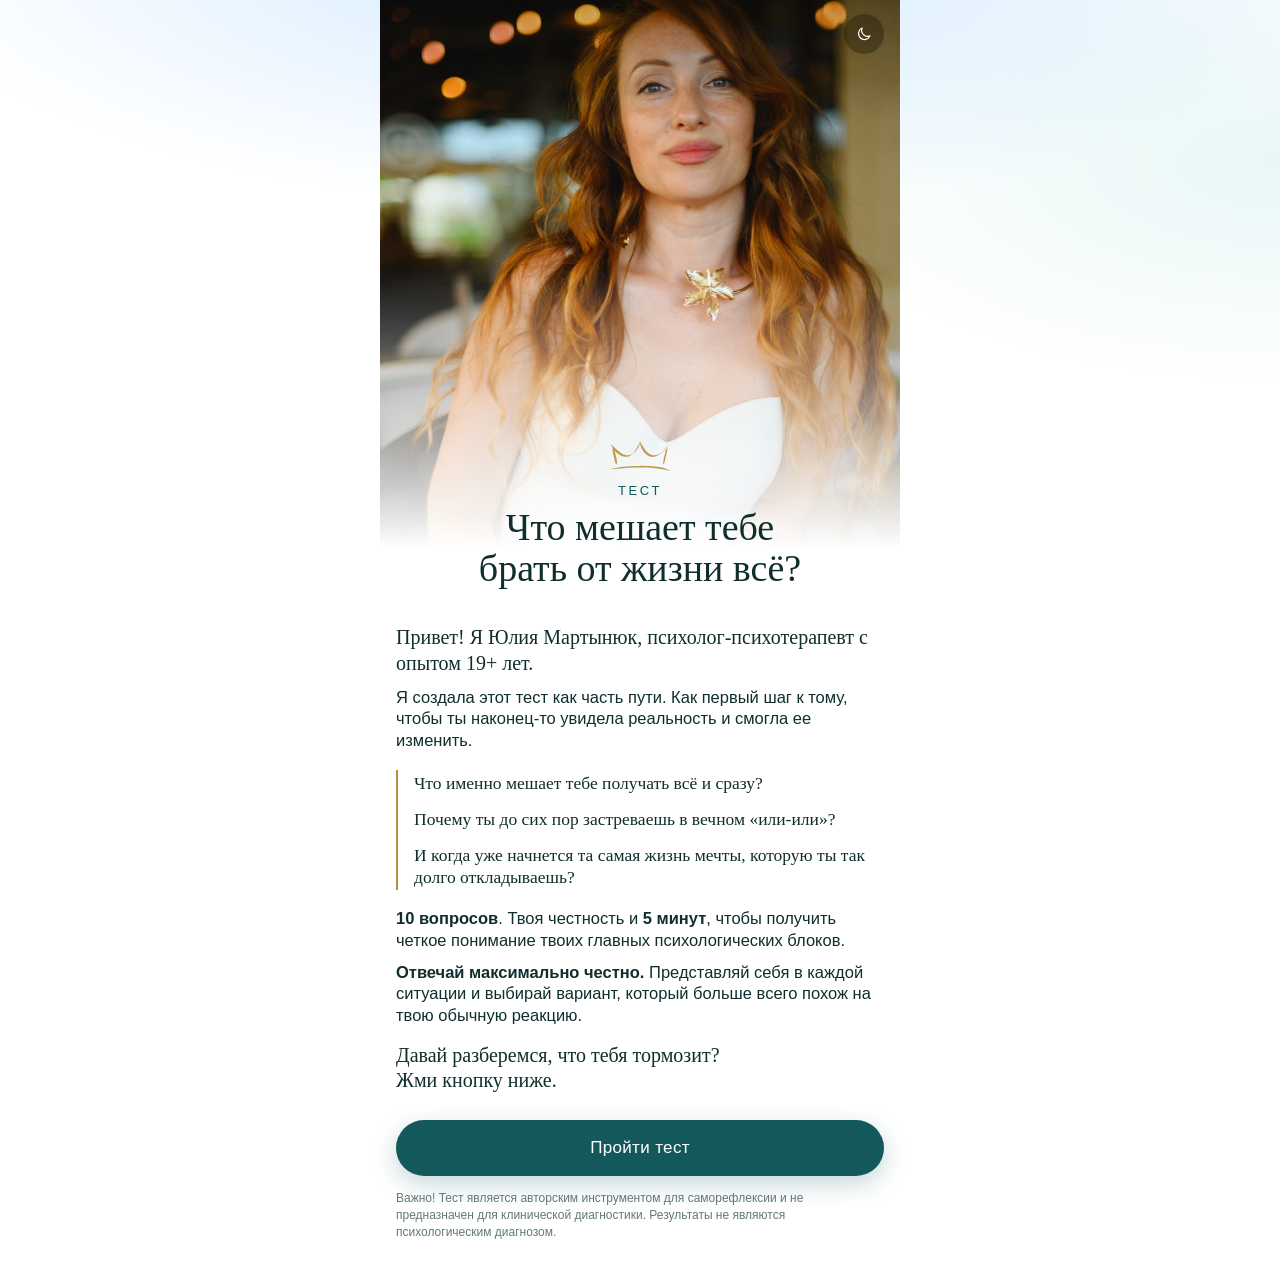
==== commit 141f2420: "Главная страница квиза = v10; шаблон страницы вынесен в template.html Co-Authored-By: Claude Opus 5." ====
--- a/index.html
+++ b/index.html
@@ -4,17 +4,19 @@
 <meta charset="utf-8">
 <meta name="viewport" content="width=device-width, initial-scale=1, viewport-fit=cover">
 <title>Тест — Юлия Мартынюк</title>
+<!-- главная = v10: Итоговая: изумруд, фото, светлая + переключатель. Не править вручную: собирается make_versions.py из template.html -->
 <meta name="robots" content="noindex">
 <meta name="theme-color" content="#19181b">
 <link rel="preconnect" href="https://fonts.googleapis.com">
 <link rel="preconnect" href="https://fonts.gstatic.com" crossorigin>
 <link rel="stylesheet" href="https://fonts.googleapis.com/css2?family=Golos+Text:wght@400;600;700&family=Lora:ital,wght@0,500;0,600;1,500&display=swap">
-<link rel="stylesheet" href="quiz.css?v=20261112-11">
+<link rel="stylesheet" href="quiz.css?v=20261114-3">
 </head>
 <body>
 <main id="app" class="app" aria-live="polite"></main>
-<script src="config.js?v=20261112-11"></script>
-<script src="illus.js?v=20261112-11"></script>
-<script src="quiz.js?v=20261112-11"></script>
+<script src="config.js?v=20261114-3"></script>
+<script>window.QUIZ_VARIANT = { introStyle: "photo", skin: "emerald", heroPhoto: "yulia_powder.jpg", videoCover: "yulia_big.jpg", resultIcons: true, resultVideo: true, theme: "light", themeKey: "quiz_theme_v10", illus: "photo", introAccent: true };</script>
+<script src="illus.js?v=20261114-3"></script>
+<script src="quiz.js?v=20261114-3"></script>
 </body>
 </html>
--- a/quiz.css
+++ b/quiz.css
@@ -738,3 +738,49 @@
 /* тёмная: буквы ответов — зелёные в белых кружках (alejo 12.11) */
 html[data-skin="emerald"][data-mode="dark"] .opt .lt { background: #ffffff; color: #0f4f4e; }
 html[data-skin="emerald"][data-mode="dark"] .opt::after { border-color: #ffffff; }
+
+/* Приветствие, вариант А (alejo 13.11): мятный маркер на светлой, золотой на тёмной; последний абзац размером как «Привет!…», но в 2 строки: на узком экране шрифт чуть уменьшается (alejo 13.11) */
+html[data-skin] .hero-text mark { color: inherit; padding: 0 1px; background: linear-gradient(transparent 56%, rgba(166, 229, 223, .75) 56%, rgba(166, 229, 223, .75) 94%, transparent 94%); }
+html[data-skin][data-mode="dark"] .hero-text mark { background: linear-gradient(transparent 56%, rgba(228, 196, 126, .5) 56%, rgba(228, 196, 126, .5) 94%, transparent 94%); }
+html[data-skin] .hero-text b { font-weight: 600; color: var(--ink); }
+html[data-skin] .hero-text p.call { font-family: var(--font-display); font-size: min(20px, calc((100vw - 32px) / 21.5)); line-height: 1.28; white-space: pre; -webkit-text-size-adjust: 100%; color: var(--ink); margin-top: 16px; -webkit-text-stroke: 0; }
+
+/* «Изумруд»: фото на первом экране растворяется в фоне прозрачностью, а не заливкой цветом —
+   иначе на тёмной под фото виден переход к свечению фона (alejo 13.11) */
+html[data-skin="emerald"] .hero-img img { -webkit-mask-image: linear-gradient(180deg, #000 48%, transparent 98%); mask-image: linear-gradient(180deg, #000 48%, transparent 98%); }
+html[data-skin="emerald"] .hero-img::after { background: linear-gradient(180deg, rgba(0, 0, 0, .22) 0%, transparent 22%); }
+
+/* Свечение фона — на отдельном слое, закреплённом на экране. На iPhone background-attachment: fixed не работает,
+   и градиент повторялся бы при прокрутке с заметным швом. */
+html[data-skin="emerald"] body { background: var(--bg); }
+html[data-skin="emerald"] body::before {
+  content: ""; position: fixed; inset: 0; z-index: -1; pointer-events: none;
+  background:
+    radial-gradient(85% 42% at 50% -6%, var(--glow), transparent 70%),
+    radial-gradient(55% 35% at 100% 18%, rgba(113, 204, 199, .16), transparent 70%),
+    var(--bg);
+}
+html[data-skin="emerald"][data-mode="dark"] body::before {
+  background:
+    radial-gradient(80% 45% at 50% -6%, var(--glow), transparent 68%),
+    radial-gradient(60% 50% at 0% 35%, rgba(113, 204, 199, .2), transparent 70%),
+    radial-gradient(70% 50% at 100% 100%, rgba(8, 40, 40, .55), transparent 70%),
+    var(--bg);
+}
+
+/* Шрифт текста — Tenor Sans (выбор Юлии 14.11): толще Poiret One, обводка не нужна; интервал плотнее (alejo 13.11) */
+html[data-skin="emerald"] { --font-body: "Tenor Sans", "Jost", -apple-system, "Segoe UI", Roboto, Arial, sans-serif; --gold-real: #b8903f; }
+html[data-skin="emerald"][data-mode="dark"] { --gold-real: #e4c47e; }
+html[data-skin="emerald"] body, html[data-skin="emerald"] .btn, html[data-skin="emerald"] .eyebrow, html[data-skin="emerald"] .msg[data-n]::before, html[data-skin="emerald"] .note { -webkit-text-stroke: 0; }
+html[data-skin="emerald"] body { font-size: 16.5px; line-height: 1.32; }
+html[data-skin="emerald"] :is(.msg.scene, .hero-text p:not(:first-child):not(.call):not(.quote), .rtext, .rtext p, .before p, .vblock .ftext) { font-size: 16.5px; line-height: 1.32; }
+html[data-skin="emerald"] .opt { font-size: 16px; line-height: 1.28; }
+html[data-skin="emerald"] .btn { font-size: 17px; letter-spacing: .02em; }
+html[data-skin="emerald"] .eyebrow, html[data-skin="emerald"] .msg[data-n]::before { font-size: 13px; }
+html[data-skin="emerald"] .note { font-size: 12px; }
+
+/* Приветствие, вариант Б: вопросы с новой строки, с воздухом между ними, золотая черта слева */
+html[data-skin] .hero-text p.quote { font-family: var(--font-display); font-size: 17.5px; line-height: 1.26; color: var(--ink); border-left: 2px solid var(--gold-real, #c9a45c); padding: 2px 0 2px 16px; margin: 18px 0; -webkit-text-stroke: 0; }
+html[data-skin] .hero-text p.quote .ln { display: block; }
+html[data-skin] .hero-text p.quote .ln + .ln { margin-top: 14px; }
+.hero-text .nw { white-space: nowrap; }
